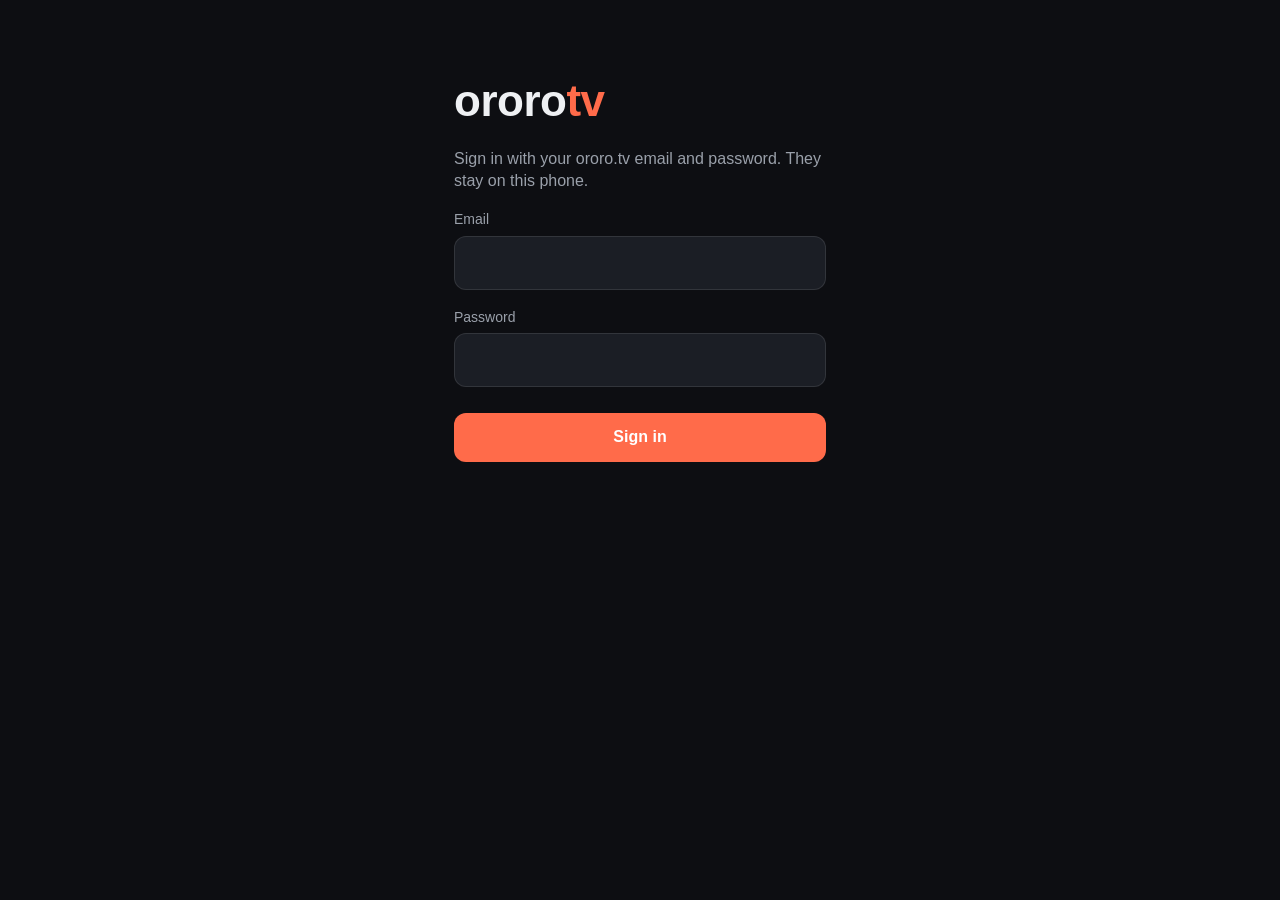
==== phone/index.html @ 08c60c62 "iPhone web app: browse and play Ororo from Safari / the home screen phone/ is a touch version of the" ====
<!DOCTYPE html>
<html lang="en">
<head>
<meta charset="utf-8">
<meta name="viewport" content="width=device-width, initial-scale=1, viewport-fit=cover">
<meta name="apple-mobile-web-app-capable" content="yes">
<meta name="mobile-web-app-capable" content="yes">
<meta name="apple-mobile-web-app-status-bar-style" content="black-translucent">
<meta name="apple-mobile-web-app-title" content="Ororo">
<meta name="theme-color" content="#0d0e12">
<title>Ororo TV</title>
<link rel="apple-touch-icon" href="icon.png">
<link rel="icon" href="icon.png">
<link rel="manifest" href="manifest.webmanifest">
<link rel="stylesheet" href="style.css">
</head>
<body>
<div id="app"></div>
<div id="toast" hidden></div>
<script src="seek.js"></script>
<script src="app.js"></script>
</body>
</html>
---- phone/style.css ----
/* Ororo TV for iPhone: dark, thumb-sized, respects the notch and the home bar. */
:root {
  --bg: #0d0e12;
  --panel: #1b1e25;
  --line: rgba(255,255,255,.1);
  --text: #eef0f3;
  --dim: #9aa0aa;
  --accent: #ff6b4a;
  --top: env(safe-area-inset-top, 0px);
  --bottom: env(safe-area-inset-bottom, 0px);
}
* { box-sizing: border-box; -webkit-tap-highlight-color: transparent; }
html, body { margin: 0; background: var(--bg); color: var(--text); }
body {
  font: 16px/1.4 -apple-system, BlinkMacSystemFont, 'SF Pro Text', Roboto, 'Helvetica Neue', Arial, sans-serif;
  padding: 0 env(safe-area-inset-right, 0px) var(--bottom) env(safe-area-inset-left, 0px);
  -webkit-text-size-adjust: 100%;
}
[hidden] { display: none !important; }
a { color: inherit; text-decoration: none; }
button, select, input { font: inherit; color: inherit; }
button { cursor: pointer; }

.brand { font-size: 26px; font-weight: 800; letter-spacing: -.5px; }
.brand span { color: var(--accent); }

/* Home */
.top {
  position: sticky; top: 0; z-index: 5; padding: calc(var(--top) + 10px) 16px 8px;
  background: rgba(13,14,18,.92); -webkit-backdrop-filter: blur(16px); backdrop-filter: blur(16px);
}
.top-row { display: flex; align-items: center; justify-content: space-between; }
.link { background: none; border: 0; padding: 8px 0; color: var(--dim); font-size: 14px; }
.tabs { display: flex; gap: 8px; margin: 10px -16px 0; padding: 0 16px; overflow-x: auto; scrollbar-width: none; }
.tabs::-webkit-scrollbar { display: none; }
.tab {
  flex: none; padding: 8px 16px; border: 0; border-radius: 999px; background: var(--panel);
  color: var(--dim); font-size: 15px; font-weight: 600;
}
.tab.on { background: var(--text); color: #111; }
.tools { display: flex; gap: 8px; margin-top: 10px; }
.tools input, .tools select {
  flex: 1; min-width: 0; padding: 10px 14px; border: 1px solid var(--line); border-radius: 12px;
  background: var(--panel); font-size: 16px; -webkit-appearance: none; appearance: none;
}
.tools select { flex: none; }
.grid { display: grid; grid-template-columns: repeat(3, 1fr); gap: 18px 10px; padding: 12px 16px 24px; }
@media (min-width: 600px) { .grid { grid-template-columns: repeat(5, 1fr); } }
@media (min-width: 1000px) { .grid { grid-template-columns: repeat(7, 1fr); } }
.card { display: block; min-width: 0; }
.poster { position: relative; aspect-ratio: 2 / 3; border-radius: 10px; overflow: hidden; background: var(--panel); }
.poster img { width: 100%; height: 100%; object-fit: cover; display: block; }
.poster .ph { position: absolute; inset: 0; display: flex; align-items: center; justify-content: center; padding: 8px; text-align: center; color: #5d636e; font-size: 12px; }
.card .title {
  margin-top: 6px; font-size: 13px; line-height: 1.3; color: #c9cdd4;
  display: -webkit-box; -webkit-line-clamp: 2; -webkit-box-orient: vertical; overflow: hidden;
}
.bar { position: absolute; left: 0; right: 0; bottom: 0; height: 4px; background: rgba(0,0,0,.6); }
.bar i { display: block; height: 100%; background: var(--accent); }
.empty { padding: 40px 24px; text-align: center; color: var(--dim); }

/* Details and player */
.navbar {
  position: absolute; top: 0; left: 0; right: 0; z-index: 6; display: flex; padding: calc(var(--top) + 6px) 10px 6px;
}
.back {
  border: 0; padding: 8px 14px; border-radius: 999px; background: rgba(0,0,0,.55); font-size: 16px; font-weight: 600;
  -webkit-backdrop-filter: blur(10px); backdrop-filter: blur(10px);
}
.detail { position: relative; }
.stage { position: relative; aspect-ratio: 16 / 9; background: #000 center / cover no-repeat; }
.stage::after { content: ''; position: absolute; inset: 0; background: linear-gradient(0deg, var(--bg), rgba(13,14,18,0) 60%); pointer-events: none; }
.stage.playing { position: sticky; top: 0; z-index: 7; padding-top: var(--top); aspect-ratio: auto; background: #000; }
.stage.playing::after { display: none; }
.stage video { display: block; width: 100%; aspect-ratio: 16 / 9; background: #000; }
.skip-flash {
  position: absolute; top: 50%; padding: 8px 16px; border-radius: 999px; background: rgba(0,0,0,.6);
  font-size: 20px; font-weight: 700; transform: translateY(-50%); opacity: 0; transition: opacity .2s; pointer-events: none;
}
.skip-flash.left { left: 14px; }
.skip-flash.right { right: 14px; }
.skip-flash.on { opacity: 1; }

.body { padding: 4px 16px 32px; }
.body h1 { margin: 0 0 6px; font-size: 26px; line-height: 1.15; }
.meta { color: var(--dim); font-size: 14px; margin-bottom: 14px; }
.now { margin: 0 0 12px; font-size: 15px; font-weight: 600; }
.desc { color: #c9cdd4; font-size: 15px; line-height: 1.5; margin: 14px 0 0; }
.actions { display: flex; gap: 10px; flex-wrap: wrap; }
.btn {
  flex: 1 1 auto; padding: 13px 18px; border: 0; border-radius: 12px; background: var(--panel);
  font-size: 16px; font-weight: 700; text-align: center;
}
.btn.primary { background: var(--text); color: #111; }
.controls { display: grid; grid-template-columns: 1fr 1fr; gap: 8px; margin: 12px 0 4px; }
.controls > * { flex: 1; min-width: 0; }
.controls button, .controls select {
  padding: 11px 8px; border: 1px solid var(--line); border-radius: 12px; background: var(--panel);
  font-size: 14px; font-weight: 600; text-align: center; text-align-last: center; -webkit-appearance: none; appearance: none;
}
.note { color: var(--dim); font-size: 13px; margin: 6px 0 0; }

.seasons { display: flex; gap: 8px; margin: 20px -16px 10px; padding: 0 16px; overflow-x: auto; scrollbar-width: none; }
.seasons::-webkit-scrollbar { display: none; }
.ep { display: flex; align-items: center; gap: 12px; width: 100%; padding: 12px; margin-bottom: 8px; border: 0; border-radius: 12px; background: var(--panel); text-align: left; }
.ep.current { outline: 2px solid var(--accent); }
.ep .n { width: 28px; flex: none; color: var(--dim); font-weight: 700; text-align: center; }
.ep .txt { flex: 1; min-width: 0; }
.ep .et { font-weight: 600; white-space: nowrap; overflow: hidden; text-overflow: ellipsis; }
.ep .plot { color: var(--dim); font-size: 13px; margin-top: 2px; display: -webkit-box; -webkit-line-clamp: 2; -webkit-box-orient: vertical; overflow: hidden; }
.ep .state { flex: none; width: 54px; text-align: right; color: var(--accent); font-size: 13px; font-weight: 600; }
.mini { height: 4px; border-radius: 2px; overflow: hidden; background: rgba(128,128,128,.4); }
.mini i { display: block; height: 100%; background: var(--accent); }

/* Login, loading */
.login { max-width: 420px; margin: 0 auto; padding: calc(var(--top) + 70px) 24px 40px; }
.login .brand { font-size: 44px; }
.login p { color: var(--dim); }
.login label { display: block; margin: 18px 0 6px; font-size: 14px; color: var(--dim); }
.login input { width: 100%; padding: 14px; border: 1px solid var(--line); border-radius: 12px; background: var(--panel); font-size: 17px; }
.login .btn { width: 100%; margin-top: 26px; background: var(--accent); color: #fff; }
.login .err { min-height: 22px; color: #ff8f78; }
.loading { display: flex; flex-direction: column; align-items: center; justify-content: center; min-height: 100vh; gap: 18px; color: var(--dim); }
.spinner { width: 44px; height: 44px; border-radius: 50%; border: 4px solid rgba(255,255,255,.15); border-top-color: var(--accent); animation: spin .9s linear infinite; }
@keyframes spin { to { transform: rotate(360deg); } }
#toast {
  position: fixed; left: 16px; right: 16px; bottom: calc(var(--bottom) + 16px); z-index: 20; padding: 14px 18px;
  border-radius: 14px; background: rgba(30,33,41,.97); box-shadow: 0 10px 40px rgba(0,0,0,.5); font-size: 15px;
}
video::cue { background: rgba(0,0,0,.6); }
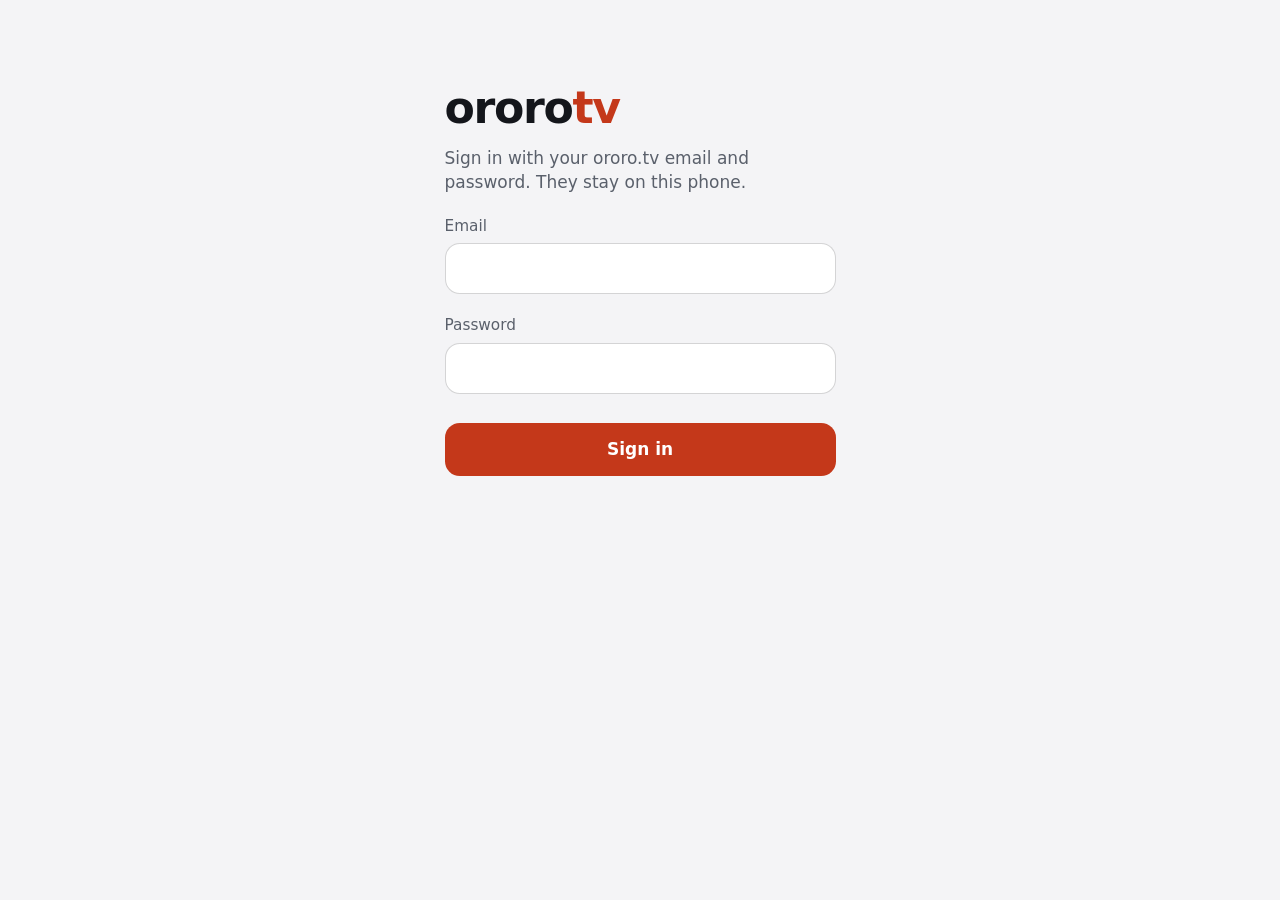
==== commit a73cd898: "Redesign the iPhone app and add pull request previews The phone app is rebuilt against Apple's Human" ====
--- a/phone/index.html
+++ b/phone/index.html
@@ -3,20 +3,23 @@
 <head>
 <meta charset="utf-8">
 <meta name="viewport" content="width=device-width, initial-scale=1, viewport-fit=cover">
+<meta name="color-scheme" content="dark light">
 <meta name="apple-mobile-web-app-capable" content="yes">
 <meta name="mobile-web-app-capable" content="yes">
-<meta name="apple-mobile-web-app-status-bar-style" content="black-translucent">
+<meta name="apple-mobile-web-app-status-bar-style" content="default">
 <meta name="apple-mobile-web-app-title" content="Ororo">
-<meta name="theme-color" content="#0d0e12">
+<meta name="theme-color" content="#f4f4f6" media="(prefers-color-scheme: light)">
+<meta name="theme-color" content="#0d0e12" media="(prefers-color-scheme: dark)">
 <title>Ororo TV</title>
-<link rel="apple-touch-icon" href="icon.png">
+<link rel="apple-touch-icon" href="apple-touch-icon.png">
 <link rel="icon" href="icon.png">
 <link rel="manifest" href="manifest.webmanifest">
 <link rel="stylesheet" href="style.css">
 </head>
-<body>
+<body class="bare">
 <div id="app"></div>
-<div id="toast" hidden></div>
+<nav id="tabbar" class="tabbar glass" aria-label="Sections" hidden></nav>
+<div id="toast" class="glass" role="status" aria-live="polite" hidden></div>
 <script src="seek.js"></script>
 <script src="app.js"></script>
 </body>
--- a/phone/style.css
+++ b/phone/style.css
@@ -1,130 +1,285 @@
-/* Ororo TV for iPhone: dark, thumb-sized, respects the notch and the home bar. */
+/*
+ * Ororo TV for iPhone. Posters carry the colour; the interface stays quiet.
+ * Follows the system's light and dark appearance, Dynamic Type (rem = the reader's text size on iOS),
+ * Reduce Motion / Reduce Transparency / Increase Contrast, and the safe areas.
+ *
+ * Tokens (contrast measured from the hex values):
+ *   dark   text #f2f3f5 on #0d0e12 17.4:1 · dim #a6acb7 8.5:1 · accent #ff7a5c 7.5:1 · on-accent #1c0a05 on accent 7.5:1
+ *   light  text #14161b on #f4f4f6 16.5:1 · dim #5a606b 5.8:1 · accent #c4381a 4.9:1 · on-accent #fff on accent 5.4:1
+ */
 :root {
-  --bg: #0d0e12;
-  --panel: #1b1e25;
-  --line: rgba(255,255,255,.1);
-  --text: #eef0f3;
-  --dim: #9aa0aa;
-  --accent: #ff6b4a;
+  color-scheme: dark light;
+  --bg: #f4f4f6;
+  --surface: #ffffff;
+  --fill: rgba(60,60,67,.12);
+  --text: #14161b;
+  --dim: #5a606b;
+  --line: rgba(60,60,67,.22);
+  --accent: #c4381a;
+  --on-accent: #ffffff;
+  --glass: rgba(250,250,252,.72);
+  --glass-edge: rgba(255,255,255,.6);
+  --shadow: 0 8px 28px rgba(0,0,0,.14);
   --top: env(safe-area-inset-top, 0px);
   --bottom: env(safe-area-inset-bottom, 0px);
-}
+  --left: env(safe-area-inset-left, 0px);
+  --right: env(safe-area-inset-right, 0px);
+  --tabbar-h: 62px; /* the tab bar keeps its size at large text, as Apple's does */
+  --gutter: 1rem;
+  --r: .875rem;
+}
+@media (prefers-color-scheme: dark) {
+  :root {
+    --bg: #0d0e12;
+    --surface: #1b1e25;
+    --fill: rgba(255,255,255,.1);
+    --text: #f2f3f5;
+    --dim: #a6acb7;
+    --line: rgba(255,255,255,.16);
+    --accent: #ff7a5c;
+    --on-accent: #1c0a05;
+    --glass: rgba(34,37,46,.66);
+    --glass-edge: rgba(255,255,255,.14);
+    --shadow: 0 8px 28px rgba(0,0,0,.5);
+  }
+}
+@media (prefers-contrast: more) {
+  :root { --line: currentColor; --dim: var(--text); }
+}
+
 * { box-sizing: border-box; -webkit-tap-highlight-color: transparent; }
-html, body { margin: 0; background: var(--bg); color: var(--text); }
+html {
+  /* On iPhone this is the reader's Dynamic Type size, so every rem below scales with it. */
+  font: 17px/1.4 system-ui, sans-serif;
+  font: -apple-system-body;
+  -webkit-text-size-adjust: 100%; text-size-adjust: 100%;
+  background: var(--bg); color: var(--text);
+}
 body {
-  font: 16px/1.4 -apple-system, BlinkMacSystemFont, 'SF Pro Text', Roboto, 'Helvetica Neue', Arial, sans-serif;
-  padding: 0 env(safe-area-inset-right, 0px) var(--bottom) env(safe-area-inset-left, 0px);
-  -webkit-text-size-adjust: 100%;
-}
+  margin: 0; min-height: 100vh;
+  padding: 0 var(--right) calc(var(--tabbar-h) + var(--bottom) + 1.5rem) var(--left);
+  background: var(--bg); color: var(--text);
+}
+body.bare { padding-bottom: var(--bottom); }
 [hidden] { display: none !important; }
 a { color: inherit; text-decoration: none; }
 button, select, input { font: inherit; color: inherit; }
 button { cursor: pointer; }
-
-.brand { font-size: 26px; font-weight: 800; letter-spacing: -.5px; }
-.brand span { color: var(--accent); }
-
-/* Home */
-.top {
-  position: sticky; top: 0; z-index: 5; padding: calc(var(--top) + 10px) 16px 8px;
-  background: rgba(13,14,18,.92); -webkit-backdrop-filter: blur(16px); backdrop-filter: blur(16px);
-}
-.top-row { display: flex; align-items: center; justify-content: space-between; }
-.link { background: none; border: 0; padding: 8px 0; color: var(--dim); font-size: 14px; }
-.tabs { display: flex; gap: 8px; margin: 10px -16px 0; padding: 0 16px; overflow-x: auto; scrollbar-width: none; }
-.tabs::-webkit-scrollbar { display: none; }
-.tab {
-  flex: none; padding: 8px 16px; border: 0; border-radius: 999px; background: var(--panel);
-  color: var(--dim); font-size: 15px; font-weight: 600;
-}
-.tab.on { background: var(--text); color: #111; }
-.tools { display: flex; gap: 8px; margin-top: 10px; }
-.tools input, .tools select {
-  flex: 1; min-width: 0; padding: 10px 14px; border: 1px solid var(--line); border-radius: 12px;
-  background: var(--panel); font-size: 16px; -webkit-appearance: none; appearance: none;
-}
-.tools select { flex: none; }
-.grid { display: grid; grid-template-columns: repeat(3, 1fr); gap: 18px 10px; padding: 12px 16px 24px; }
-@media (min-width: 600px) { .grid { grid-template-columns: repeat(5, 1fr); } }
-@media (min-width: 1000px) { .grid { grid-template-columns: repeat(7, 1fr); } }
+h1, h2, p { margin: 0; }
+:focus-visible { outline: 3px solid var(--accent); outline-offset: 2px; border-radius: .5rem; }
+
+/* Large title: a scaled system-font heading. */
+.t-large { font-size: 1.75rem; line-height: 1.15; font-weight: 800; letter-spacing: -.02em; }
+
+/* Controls share one 44 pt minimum. */
+.btn, .pill, .round, .row-btn, .tab {
+  min-height: 2.75rem; min-width: 2.75rem;
+}
+svg { display: block; flex: none; }
+.ico { width: 1.5rem; height: 1.5rem; }
+.ico.sm { width: 1rem; height: 1rem; }
+.ready { color: var(--accent); }
+
+/* ---- Glass: only the floating layer (navigation bar, tab bar, sheet) is translucent; content never is. ---- */
+.glass {
+  background: var(--glass); border: 1px solid var(--glass-edge);
+  -webkit-backdrop-filter: blur(22px) saturate(1.6); backdrop-filter: blur(22px) saturate(1.6);
+}
+@media (prefers-reduced-transparency: reduce) {
+  .glass { background: var(--surface); -webkit-backdrop-filter: none; backdrop-filter: none; }
+}
+
+/* ---- Navigation bar (home) ---- */
+.navbar {
+  position: sticky; top: 0; z-index: 5;
+  display: flex; align-items: center; justify-content: space-between; gap: .5rem;
+  padding: calc(var(--top) + .25rem) var(--gutter) .25rem;
+  min-height: calc(var(--top) + 3rem);
+  background: transparent; border-bottom: 1px solid transparent;
+  transition: background .2s, border-color .2s;
+}
+.navbar.scrolled {
+  background: var(--glass); border-bottom-color: var(--line);
+  -webkit-backdrop-filter: blur(22px) saturate(1.6); backdrop-filter: blur(22px) saturate(1.6);
+}
+@media (prefers-reduced-transparency: reduce) { .navbar.scrolled { background: var(--bg); -webkit-backdrop-filter: none; backdrop-filter: none; } }
+.navbar .small-title { font-weight: 600; opacity: 0; transition: opacity .15s; }
+.navbar.scrolled .small-title { opacity: 1; }
+.round {
+  display: inline-flex; align-items: center; justify-content: center;
+  border: 0; border-radius: 50%; background: var(--fill); color: var(--text); padding: 0;
+}
+.round.glass { color: var(--text); }
+.lead { width: 2.75rem; }
+.largetitle { padding: .25rem var(--gutter) .5rem; display: flex; align-items: baseline; justify-content: space-between; gap: .75rem; }
+
+/* Sort: a native menu (select) behind a text button, so iOS shows its own picker. */
+.menu { position: relative; display: inline-flex; align-items: center; }
+.menu select {
+  position: absolute; inset: 0; width: 100%; height: 100%; opacity: 0; font-size: 1rem;
+  -webkit-appearance: none; appearance: none; cursor: pointer;
+}
+.pill {
+  display: inline-flex; align-items: center; gap: .25rem; padding: 0 .875rem; border-radius: 999px;
+  background: var(--fill); color: var(--text); font-weight: 600; font-size: .9rem; white-space: nowrap;
+}
+.menu:focus-within .pill { outline: 3px solid var(--accent); outline-offset: 2px; }
+.menu .ico { width: 1rem; height: 1rem; color: var(--dim); }
+.plain-menu .pill { background: none; padding: 0; color: var(--accent); }
+
+/* ---- Tab bar: navigation only, always visible, floating over content ---- */
+.tabbar {
+  position: fixed; z-index: 10;
+  left: calc(var(--left) + .75rem); right: calc(var(--right) + .75rem); bottom: calc(var(--bottom) + .5rem);
+  max-width: 34rem; margin: 0 auto;
+  display: flex; padding: 4px; border-radius: 32px; box-shadow: var(--shadow);
+}
+.tabbar a {
+  flex: 1; min-width: 0; display: flex; flex-direction: column; align-items: center; justify-content: center; gap: .1rem;
+  padding: 6px 4px; border-radius: 28px; color: var(--dim); font-size: 11px; line-height: 1.2; font-weight: 600;
+}
+.tabbar a svg { width: 24px; height: 24px; }
+.tabbar a[aria-current="page"] { color: var(--accent); background: var(--fill); }
+.tabbar a span { overflow: hidden; text-overflow: ellipsis; white-space: nowrap; max-width: 100%; }
+
+/* ---- Poster grid ---- */
+.grid {
+  display: grid; grid-template-columns: repeat(auto-fill, minmax(min(6rem, 38vw), 1fr));
+  gap: 1.1rem .7rem; padding: .5rem var(--gutter) 1rem;
+}
 .card { display: block; min-width: 0; }
-.poster { position: relative; aspect-ratio: 2 / 3; border-radius: 10px; overflow: hidden; background: var(--panel); }
+.poster { position: relative; aspect-ratio: 2 / 3; border-radius: .75rem; overflow: hidden; background: var(--fill); }
+.poster::after { content: ''; position: absolute; inset: 0; border-radius: inherit; box-shadow: inset 0 0 0 1px var(--line); pointer-events: none; opacity: .5; }
 .poster img { width: 100%; height: 100%; object-fit: cover; display: block; }
-.poster .ph { position: absolute; inset: 0; display: flex; align-items: center; justify-content: center; padding: 8px; text-align: center; color: #5d636e; font-size: 12px; }
+.poster .ph { position: absolute; inset: 0; display: flex; align-items: center; justify-content: center; padding: .5rem; text-align: center; color: var(--dim); font-size: .75rem; }
 .card .title {
-  margin-top: 6px; font-size: 13px; line-height: 1.3; color: #c9cdd4;
+  margin-top: .4rem; font-size: .8rem; line-height: 1.3; color: var(--text);
   display: -webkit-box; -webkit-line-clamp: 2; -webkit-box-orient: vertical; overflow: hidden;
 }
-.bar { position: absolute; left: 0; right: 0; bottom: 0; height: 4px; background: rgba(0,0,0,.6); }
+.card .sub { font-size: .72rem; color: var(--dim); }
+.bar { position: absolute; left: .5rem; right: .5rem; bottom: .5rem; height: 4px; border-radius: 2px; background: rgba(0,0,0,.55); overflow: hidden; }
 .bar i { display: block; height: 100%; background: var(--accent); }
-.empty { padding: 40px 24px; text-align: center; color: var(--dim); }
-
-/* Details and player */
-.navbar {
-  position: absolute; top: 0; left: 0; right: 0; z-index: 6; display: flex; padding: calc(var(--top) + 6px) 10px 6px;
-}
-.back {
-  border: 0; padding: 8px 14px; border-radius: 999px; background: rgba(0,0,0,.55); font-size: 16px; font-weight: 600;
-  -webkit-backdrop-filter: blur(10px); backdrop-filter: blur(10px);
-}
+.card:active .poster { transform: scale(.97); }
+@media (prefers-reduced-motion: no-preference) { .poster { transition: transform .12s; } }
+
+.empty { padding: 3rem 1.5rem; text-align: center; color: var(--dim); display: flex; flex-direction: column; align-items: center; gap: 1rem; }
+.empty strong { color: var(--text); font-size: 1.1rem; }
+
+/* ---- Search ---- */
+.searchbar { padding: .25rem var(--gutter) .5rem; }
+.field {
+  display: flex; align-items: center; gap: .5rem; padding: 0 .75rem; min-height: 2.75rem;
+  border-radius: .875rem; background: var(--fill);
+}
+.field .ico { width: 1.25rem; height: 1.25rem; color: var(--dim); }
+.field input { flex: 1; min-width: 0; border: 0; background: none; outline: none; font-size: 1rem; padding: .5rem 0; -webkit-appearance: none; appearance: none; }
+.field input::-webkit-search-cancel-button { -webkit-appearance: none; }
+.field:focus-within { outline: 3px solid var(--accent); outline-offset: 2px; }
+.field .clear { border: 0; background: none; padding: 0; width: 2rem; height: 2rem; display: flex; align-items: center; justify-content: center; color: var(--dim); }
+
+/* ---- Detail ---- */
 .detail { position: relative; }
+.detail .back { position: absolute; z-index: 6; top: calc(var(--top) + .5rem); left: .75rem; box-shadow: var(--shadow); background: rgba(0,0,0,.45); color: #fff; border-color: rgba(255,255,255,.25); }
 .stage { position: relative; aspect-ratio: 16 / 9; background: #000 center / cover no-repeat; }
-.stage::after { content: ''; position: absolute; inset: 0; background: linear-gradient(0deg, var(--bg), rgba(13,14,18,0) 60%); pointer-events: none; }
+.stage::after { content: ''; position: absolute; inset: 0; background: linear-gradient(0deg, var(--bg), transparent 55%); pointer-events: none; }
 .stage.playing { position: sticky; top: 0; z-index: 7; padding-top: var(--top); aspect-ratio: auto; background: #000; }
 .stage.playing::after { display: none; }
 .stage video { display: block; width: 100%; aspect-ratio: 16 / 9; background: #000; }
+.detail.playing .back { display: none; }
 .skip-flash {
-  position: absolute; top: 50%; padding: 8px 16px; border-radius: 999px; background: rgba(0,0,0,.6);
-  font-size: 20px; font-weight: 700; transform: translateY(-50%); opacity: 0; transition: opacity .2s; pointer-events: none;
-}
-.skip-flash.left { left: 14px; }
-.skip-flash.right { right: 14px; }
+  position: absolute; top: 50%; padding: .5rem 1rem; border-radius: 999px; background: rgba(0,0,0,.6); color: #fff;
+  font-size: 1.2rem; font-weight: 700; transform: translateY(-50%); opacity: 0; pointer-events: none;
+}
+@media (prefers-reduced-motion: no-preference) { .skip-flash { transition: opacity .2s; } }
+.skip-flash.left { left: .9rem; }
+.skip-flash.right { right: .9rem; }
 .skip-flash.on { opacity: 1; }
 
-.body { padding: 4px 16px 32px; }
-.body h1 { margin: 0 0 6px; font-size: 26px; line-height: 1.15; }
-.meta { color: var(--dim); font-size: 14px; margin-bottom: 14px; }
-.now { margin: 0 0 12px; font-size: 15px; font-weight: 600; }
-.desc { color: #c9cdd4; font-size: 15px; line-height: 1.5; margin: 14px 0 0; }
-.actions { display: flex; gap: 10px; flex-wrap: wrap; }
+.body { padding: .25rem var(--gutter) 1.5rem; }
+.body h1 { font-size: 1.75rem; line-height: 1.15; font-weight: 800; letter-spacing: -.02em; margin: 0 0 .35rem; }
+.meta { color: var(--dim); font-size: .9rem; margin-bottom: 1rem; }
+.now { margin: 0 0 .75rem; font-weight: 600; }
+.desc { color: var(--text); opacity: .86; line-height: 1.5; margin: 1rem 0 0; }
+.actions { display: grid; gap: .5rem; }
+.actions .pair { display: grid; grid-template-columns: 1fr 1fr; gap: .5rem; }
 .btn {
-  flex: 1 1 auto; padding: 13px 18px; border: 0; border-radius: 12px; background: var(--panel);
-  font-size: 16px; font-weight: 700; text-align: center;
-}
-.btn.primary { background: var(--text); color: #111; }
-.controls { display: grid; grid-template-columns: 1fr 1fr; gap: 8px; margin: 12px 0 4px; }
-.controls > * { flex: 1; min-width: 0; }
-.controls button, .controls select {
-  padding: 11px 8px; border: 1px solid var(--line); border-radius: 12px; background: var(--panel);
-  font-size: 14px; font-weight: 600; text-align: center; text-align-last: center; -webkit-appearance: none; appearance: none;
-}
-.note { color: var(--dim); font-size: 13px; margin: 6px 0 0; }
-
-.seasons { display: flex; gap: 8px; margin: 20px -16px 10px; padding: 0 16px; overflow-x: auto; scrollbar-width: none; }
-.seasons::-webkit-scrollbar { display: none; }
-.ep { display: flex; align-items: center; gap: 12px; width: 100%; padding: 12px; margin-bottom: 8px; border: 0; border-radius: 12px; background: var(--panel); text-align: left; }
-.ep.current { outline: 2px solid var(--accent); }
-.ep .n { width: 28px; flex: none; color: var(--dim); font-weight: 700; text-align: center; }
+  display: flex; align-items: center; justify-content: center; gap: .5rem; padding: .7rem 1rem;
+  border: 0; border-radius: var(--r); background: var(--fill); color: var(--text); font-weight: 600; text-align: center;
+}
+.btn.primary { background: var(--accent); color: var(--on-accent); font-weight: 700; min-height: 3.1rem; }
+.btn:disabled { opacity: .55; }
+.btn.danger { color: #d1332a; }
+@media (prefers-color-scheme: dark) { .btn.danger { color: #ff8b82; } }
+a.btn { color: var(--text); }
+.btn svg { width: 1.25rem; height: 1.25rem; }
+
+.controls { display: flex; flex-wrap: wrap; gap: .5rem; margin: .75rem 0 .25rem; }
+.controls .menu { flex: 1 1 8rem; }
+.controls .pill { width: 100%; justify-content: space-between; }
+.controls .pill span { overflow: hidden; text-overflow: ellipsis; }
+.controls .dl { flex: 1 1 8rem; }
+.note { color: var(--dim); font-size: .8rem; margin: .4rem 0 0; min-height: 1.1em; }
+
+/* ---- Seasons and episodes: one inset list ---- */
+.seasonbar { display: flex; align-items: center; justify-content: space-between; margin: 1.5rem 0 .5rem; }
+.seasonbar h2 { font-size: 1.25rem; font-weight: 700; }
+.eplist { background: var(--surface); border-radius: var(--r); overflow: hidden; }
+.eprow { display: flex; align-items: stretch; border-top: 1px solid var(--line); }
+.eprow:first-child { border-top: 0; }
+.ep { flex: 1; min-width: 0; display: flex; align-items: center; gap: .75rem; padding: .75rem .25rem .75rem .75rem; border: 0; background: none; text-align: left; }
+.ep .n { width: 1.6rem; flex: none; color: var(--dim); font-weight: 700; text-align: center; font-variant-numeric: tabular-nums; }
 .ep .txt { flex: 1; min-width: 0; }
-.ep .et { font-weight: 600; white-space: nowrap; overflow: hidden; text-overflow: ellipsis; }
-.ep .plot { color: var(--dim); font-size: 13px; margin-top: 2px; display: -webkit-box; -webkit-line-clamp: 2; -webkit-box-orient: vertical; overflow: hidden; }
-.ep .state { flex: none; width: 54px; text-align: right; color: var(--accent); font-size: 13px; font-weight: 600; }
-.mini { height: 4px; border-radius: 2px; overflow: hidden; background: rgba(128,128,128,.4); }
+.ep .et { font-weight: 600; display: -webkit-box; -webkit-line-clamp: 2; -webkit-box-orient: vertical; overflow: hidden; }
+.ep .plot { color: var(--dim); font-size: .8rem; margin-top: .1rem; display: -webkit-box; -webkit-line-clamp: 2; -webkit-box-orient: vertical; overflow: hidden; }
+.ep .state { flex: none; min-width: 3rem; color: var(--accent); font-size: .8rem; font-weight: 600; text-align: right; }
+.eprow.current { background: var(--fill); box-shadow: inset 3px 0 0 var(--accent); }
+.row-btn {
+  flex: none; border: 0; background: none; color: var(--dim); padding: 0; display: flex; align-items: center; justify-content: center;
+  font-size: .8rem; font-weight: 700;
+}
+.row-btn.on { color: var(--accent); }
+.row-btn.on circle { fill: currentColor; }
+.row-btn.on path { stroke: var(--surface); }
+.row-btn:disabled { opacity: .55; }
+.mini { height: 4px; border-radius: 2px; overflow: hidden; background: var(--fill); }
 .mini i { display: block; height: 100%; background: var(--accent); }
 
-/* Login, loading */
-.login { max-width: 420px; margin: 0 auto; padding: calc(var(--top) + 70px) 24px 40px; }
-.login .brand { font-size: 44px; }
-.login p { color: var(--dim); }
-.login label { display: block; margin: 18px 0 6px; font-size: 14px; color: var(--dim); }
-.login input { width: 100%; padding: 14px; border: 1px solid var(--line); border-radius: 12px; background: var(--panel); font-size: 17px; }
-.login .btn { width: 100%; margin-top: 26px; background: var(--accent); color: #fff; }
-.login .err { min-height: 22px; color: #ff8f78; }
-.loading { display: flex; flex-direction: column; align-items: center; justify-content: center; min-height: 100vh; gap: 18px; color: var(--dim); }
-.spinner { width: 44px; height: 44px; border-radius: 50%; border: 4px solid rgba(255,255,255,.15); border-top-color: var(--accent); animation: spin .9s linear infinite; }
+/* ---- Login and loading ---- */
+.login { max-width: 26rem; margin: 0 auto; padding: calc(var(--top) + 4.5rem) 1.5rem 2.5rem; }
+.brand { font-size: 1.6rem; font-weight: 800; letter-spacing: -.03em; }
+.brand span { color: var(--accent); }
+.login .brand { font-size: 2.6rem; }
+.login > p, .login form > p:first-of-type { color: var(--dim); margin-top: .5rem; }
+.login label { display: block; margin: 1.25rem 0 .35rem; font-size: .9rem; color: var(--dim); }
+.login input {
+  width: 100%; min-height: 3rem; padding: .7rem .9rem; border: 1px solid var(--line); border-radius: var(--r);
+  background: var(--surface); font-size: 1rem; -webkit-appearance: none; appearance: none;
+}
+.login .btn { width: 100%; margin-top: 1.75rem; }
+.login .err { min-height: 1.4em; margin-top: .75rem; color: #c3271c; font-size: .9rem; }
+@media (prefers-color-scheme: dark) { .login .err { color: #ff8f78; } }
+.loading { display: flex; flex-direction: column; align-items: center; justify-content: center; min-height: 100vh; gap: 1rem; padding: 1.5rem; text-align: center; color: var(--dim); }
+.spinner { width: 2.5rem; height: 2.5rem; border-radius: 50%; border: 4px solid var(--fill); border-top-color: var(--accent); animation: spin .9s linear infinite; }
 @keyframes spin { to { transform: rotate(360deg); } }
+@media (prefers-reduced-motion: reduce) { .spinner { animation-duration: 3s; } }
+
+/* ---- Toast and sheet ---- */
 #toast {
-  position: fixed; left: 16px; right: 16px; bottom: calc(var(--bottom) + 16px); z-index: 20; padding: 14px 18px;
-  border-radius: 14px; background: rgba(30,33,41,.97); box-shadow: 0 10px 40px rgba(0,0,0,.5); font-size: 15px;
-}
+  position: fixed; z-index: 20; left: calc(var(--left) + 1rem); right: calc(var(--right) + 1rem);
+  bottom: calc(var(--tabbar-h) + var(--bottom) + 1.25rem); max-width: 32rem; margin: 0 auto;
+  padding: .85rem 1.1rem; border-radius: 1rem; font-size: .9rem; box-shadow: var(--shadow);
+}
+.scrim { position: fixed; inset: 0; z-index: 30; background: rgba(0,0,0,.4); display: flex; align-items: flex-end; justify-content: center; }
+@media (prefers-reduced-motion: no-preference) { .scrim { animation: fade .2s; } .sheet { animation: rise .25s ease-out; } }
+@keyframes fade { from { opacity: 0; } }
+@keyframes rise { from { transform: translateY(40%); opacity: 0; } }
+.sheet {
+  width: 100%; max-width: 32rem; margin: 0 .5rem calc(var(--bottom) + .5rem); padding: .5rem 1rem 1rem;
+  border-radius: 1.75rem; background: var(--surface); box-shadow: var(--shadow);
+}
+.sheet .grab { width: 2.25rem; height: 5px; border-radius: 3px; background: var(--line); margin: .25rem auto .75rem; }
+.sheet h2 { font-size: 1.1rem; text-align: center; }
+.sheet p { color: var(--dim); text-align: center; margin: .35rem 0 1rem; font-size: .9rem; }
+.sheet .btn { width: 100%; }
+.sheet .btn + .btn { margin-top: .5rem; }
 video::cue { background: rgba(0,0,0,.6); }
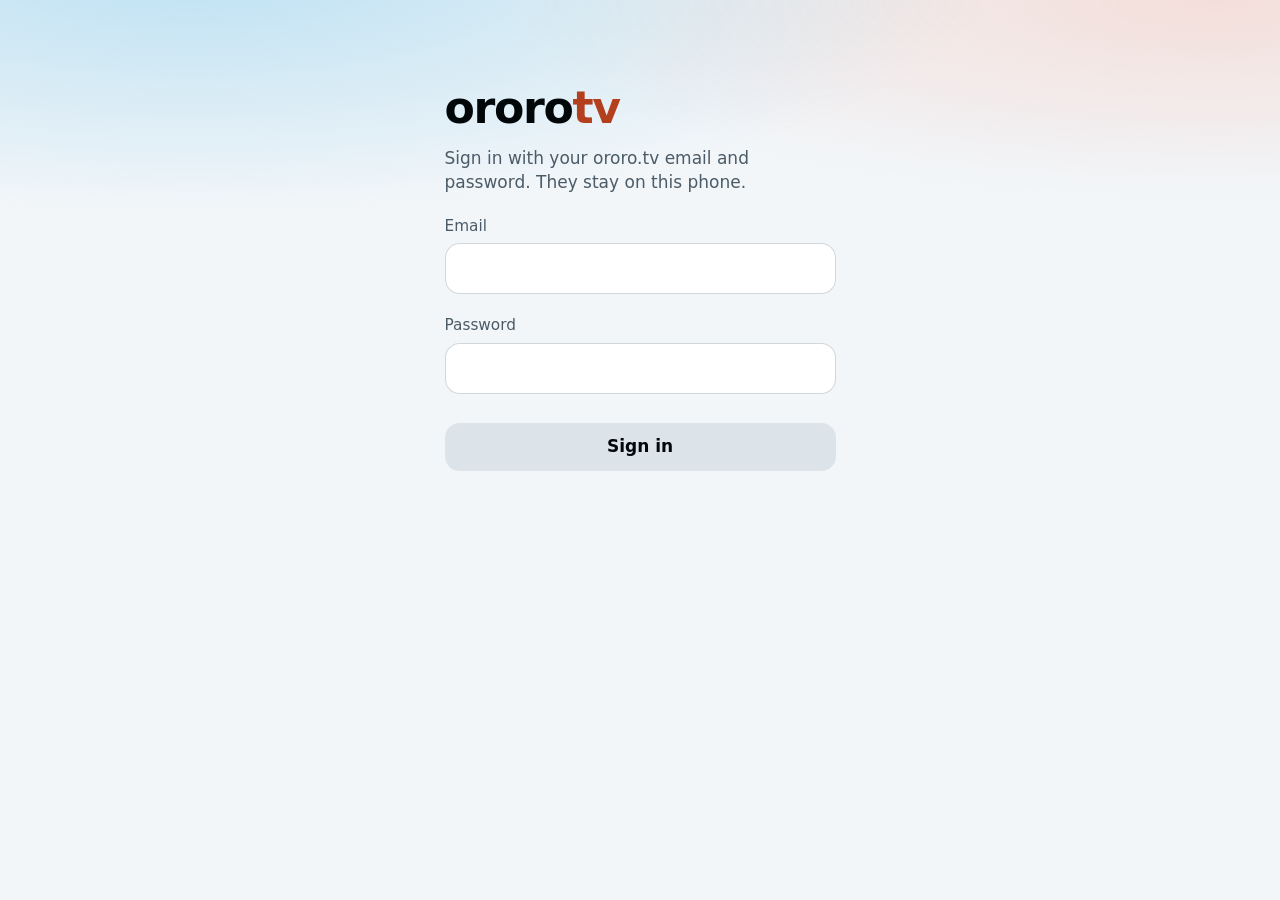
==== commit ee93eb11: "iPhone: Midnight Black, Electric Blue and Cantaloupe Orange theme Dark background #02070a with a sof" ====
--- a/phone/index.html
+++ b/phone/index.html
@@ -8,9 +8,10 @@
 <meta name="mobile-web-app-capable" content="yes">
 <meta name="apple-mobile-web-app-status-bar-style" content="default">
 <meta name="apple-mobile-web-app-title" content="Ororo">
-<meta name="theme-color" content="#f4f4f6" media="(prefers-color-scheme: light)">
-<meta name="theme-color" content="#0d0e12" media="(prefers-color-scheme: dark)">
+<meta name="theme-color" content="#f2f6f9" media="(prefers-color-scheme: light)">
+<meta name="theme-color" content="#02070a" media="(prefers-color-scheme: dark)">
 <title>Ororo TV</title>
+<link rel="preconnect" href="https://front.ororo.tv" crossorigin>
 <link rel="apple-touch-icon" href="apple-touch-icon.png">
 <link rel="icon" href="icon.png">
 <link rel="manifest" href="manifest.webmanifest">
--- a/phone/style.css
+++ b/phone/style.css
@@ -1,25 +1,33 @@
 /*
- * Ororo TV for iPhone. Posters carry the colour; the interface stays quiet.
+ * Ororo TV for iPhone. Posters carry the colour; the interface uses three: Midnight Black, Electric Blue and
+ * Cantaloupe Orange. Orange is for the main action (Play), blue for progress and selection, and a soft
+ * blue-to-orange glow sits behind the top of the screen.
  * Follows the system's light and dark appearance, Dynamic Type (rem = the reader's text size on iOS),
  * Reduce Motion / Reduce Transparency / Increase Contrast, and the safe areas.
  *
  * Tokens (contrast measured from the hex values):
- *   dark   text #f2f3f5 on #0d0e12 17.4:1 · dim #a6acb7 8.5:1 · accent #ff7a5c 7.5:1 · on-accent #1c0a05 on accent 7.5:1
- *   light  text #14161b on #f4f4f6 16.5:1 · dim #5a606b 5.8:1 · accent #c4381a 4.9:1 · on-accent #fff on accent 5.4:1
+ *   dark   text #eef3f7 on #02070a 18.1:1 · dim #9aadbb 8.7:1 · accent #fc734d 7.4:1 · blue #0297de 6.3:1
+ *   light  text #02070a on #f2f6f9 18.6:1 · dim #4b5b67 6.5:1 · accent #b43f1c 5.3:1 · blue #0270a8 5.0:1
+ *   both   the Play button is #fc734d with #02070a text, 7.4:1
  */
 :root {
   color-scheme: dark light;
-  --bg: #f4f4f6;
+  --bg: #f2f6f9;
   --surface: #ffffff;
-  --fill: rgba(60,60,67,.12);
-  --text: #14161b;
-  --dim: #5a606b;
-  --line: rgba(60,60,67,.22);
-  --accent: #c4381a;
-  --on-accent: #ffffff;
-  --glass: rgba(250,250,252,.72);
+  --fill: rgba(2,60,95,.09);
+  --text: #02070a;
+  --dim: #4b5b67;
+  --line: rgba(2,40,64,.18);
+  --accent: #b43f1c;
+  --accent-fill: #fc734d;
+  --on-accent: #02070a;
+  --blue: #0270a8;
+  --glow: radial-gradient(90% 55% at 15% -5%, rgba(2,151,222,.22), transparent 70%),
+          radial-gradient(80% 45% at 95% 0%, rgba(252,115,77,.18), transparent 70%);
+  --cta-shadow: 0 6px 18px rgba(252,115,77,.3);
+  --glass: rgba(246,250,253,.72);
   --glass-edge: rgba(255,255,255,.6);
-  --shadow: 0 8px 28px rgba(0,0,0,.14);
+  --shadow: 0 8px 28px rgba(2,30,50,.14);
   --top: env(safe-area-inset-top, 0px);
   --bottom: env(safe-area-inset-bottom, 0px);
   --left: env(safe-area-inset-left, 0px);
@@ -30,17 +38,20 @@
 }
 @media (prefers-color-scheme: dark) {
   :root {
-    --bg: #0d0e12;
-    --surface: #1b1e25;
-    --fill: rgba(255,255,255,.1);
-    --text: #f2f3f5;
-    --dim: #a6acb7;
-    --line: rgba(255,255,255,.16);
-    --accent: #ff7a5c;
-    --on-accent: #1c0a05;
-    --glass: rgba(34,37,46,.66);
-    --glass-edge: rgba(255,255,255,.14);
-    --shadow: 0 8px 28px rgba(0,0,0,.5);
+    --bg: #02070a;
+    --surface: #0b1821;
+    --fill: rgba(140,200,240,.11);
+    --text: #eef3f7;
+    --dim: #9aadbb;
+    --line: rgba(140,200,240,.16);
+    --accent: #fc734d;
+    --blue: #0297de;
+    --glow: radial-gradient(90% 55% at 15% -5%, rgba(2,151,222,.38), transparent 70%),
+            radial-gradient(80% 45% at 95% 0%, rgba(252,115,77,.26), transparent 70%);
+    --cta-shadow: 0 6px 24px rgba(252,115,77,.35);
+    --glass: rgba(11,26,36,.66);
+    --glass-edge: rgba(140,200,240,.16);
+    --shadow: 0 8px 28px rgba(0,0,0,.6);
   }
 }
 @media (prefers-contrast: more) {
@@ -61,12 +72,14 @@
   background: var(--bg); color: var(--text);
 }
 body.bare { padding-bottom: var(--bottom); }
+body::before { content: ''; position: fixed; z-index: -1; inset: 0 0 auto; height: 70vh; background: var(--glow); pointer-events: none; }
+body { position: relative; z-index: 0; }
 [hidden] { display: none !important; }
 a { color: inherit; text-decoration: none; }
 button, select, input { font: inherit; color: inherit; }
 button { cursor: pointer; }
 h1, h2, p { margin: 0; }
-:focus-visible { outline: 3px solid var(--accent); outline-offset: 2px; border-radius: .5rem; }
+:focus-visible { outline: 3px solid var(--blue); outline-offset: 2px; border-radius: .5rem; }
 
 /* Large title: a scaled system-font heading. */
 .t-large { font-size: 1.75rem; line-height: 1.15; font-weight: 800; letter-spacing: -.02em; }
@@ -79,6 +92,7 @@
 .ico { width: 1.5rem; height: 1.5rem; }
 .ico.sm { width: 1rem; height: 1rem; }
 .ready { color: var(--accent); }
+.row-btn.ready { background: none; color: var(--accent); }
 
 /* ---- Glass: only the floating layer (navigation bar, tab bar, sheet) is translucent; content never is. ---- */
 .glass {
@@ -89,29 +103,15 @@
   .glass { background: var(--surface); -webkit-backdrop-filter: none; backdrop-filter: none; }
 }
 
-/* ---- Navigation bar (home) ---- */
-.navbar {
-  position: sticky; top: 0; z-index: 5;
-  display: flex; align-items: center; justify-content: space-between; gap: .5rem;
-  padding: calc(var(--top) + .25rem) var(--gutter) .25rem;
-  min-height: calc(var(--top) + 3rem);
-  background: transparent; border-bottom: 1px solid transparent;
-  transition: background .2s, border-color .2s;
-}
-.navbar.scrolled {
-  background: var(--glass); border-bottom-color: var(--line);
-  -webkit-backdrop-filter: blur(22px) saturate(1.6); backdrop-filter: blur(22px) saturate(1.6);
-}
-@media (prefers-reduced-transparency: reduce) { .navbar.scrolled { background: var(--bg); -webkit-backdrop-filter: none; backdrop-filter: none; } }
-.navbar .small-title { font-weight: 600; opacity: 0; transition: opacity .15s; }
-.navbar.scrolled .small-title { opacity: 1; }
+/* ---- Round buttons ---- */
 .round {
   display: inline-flex; align-items: center; justify-content: center;
   border: 0; border-radius: 50%; background: var(--fill); color: var(--text); padding: 0;
 }
 .round.glass { color: var(--text); }
-.lead { width: 2.75rem; }
-.largetitle { padding: .25rem var(--gutter) .5rem; display: flex; align-items: baseline; justify-content: space-between; gap: .75rem; }
+.largetitle { padding: calc(var(--top) + .75rem) var(--gutter) .75rem; display: flex; align-items: center; justify-content: space-between; gap: .75rem; }
+.tools { display: flex; margin-left: auto; }
+.tools:empty { display: none; }
 
 /* Sort: a native menu (select) behind a text button, so iOS shows its own picker. */
 .menu { position: relative; display: inline-flex; align-items: center; }
@@ -123,9 +123,9 @@
   display: inline-flex; align-items: center; gap: .25rem; padding: 0 .875rem; border-radius: 999px;
   background: var(--fill); color: var(--text); font-weight: 600; font-size: .9rem; white-space: nowrap;
 }
-.menu:focus-within .pill { outline: 3px solid var(--accent); outline-offset: 2px; }
+.menu:focus-within .pill { outline: 3px solid var(--blue); outline-offset: 2px; }
 .menu .ico { width: 1rem; height: 1rem; color: var(--dim); }
-.plain-menu .pill { background: none; padding: 0; color: var(--accent); }
+.plain-menu .pill { background: none; padding: 0; color: var(--blue); }
 
 /* ---- Tab bar: navigation only, always visible, floating over content ---- */
 .tabbar {
@@ -139,7 +139,7 @@
   padding: 6px 4px; border-radius: 28px; color: var(--dim); font-size: 11px; line-height: 1.2; font-weight: 600;
 }
 .tabbar a svg { width: 24px; height: 24px; }
-.tabbar a[aria-current="page"] { color: var(--accent); background: var(--fill); }
+.tabbar a[aria-current="page"] { color: var(--blue); background: var(--fill); }
 .tabbar a span { overflow: hidden; text-overflow: ellipsis; white-space: nowrap; max-width: 100%; }
 
 /* ---- Poster grid ---- */
@@ -158,7 +158,7 @@
 }
 .card .sub { font-size: .72rem; color: var(--dim); }
 .bar { position: absolute; left: .5rem; right: .5rem; bottom: .5rem; height: 4px; border-radius: 2px; background: rgba(0,0,0,.55); overflow: hidden; }
-.bar i { display: block; height: 100%; background: var(--accent); }
+.bar i { display: block; height: 100%; background: var(--blue); }
 .card:active .poster { transform: scale(.97); }
 @media (prefers-reduced-motion: no-preference) { .poster { transition: transform .12s; } }
 
@@ -174,7 +174,7 @@
 .field .ico { width: 1.25rem; height: 1.25rem; color: var(--dim); }
 .field input { flex: 1; min-width: 0; border: 0; background: none; outline: none; font-size: 1rem; padding: .5rem 0; -webkit-appearance: none; appearance: none; }
 .field input::-webkit-search-cancel-button { -webkit-appearance: none; }
-.field:focus-within { outline: 3px solid var(--accent); outline-offset: 2px; }
+.field:focus-within { outline: 3px solid var(--blue); outline-offset: 2px; }
 .field .clear { border: 0; background: none; padding: 0; width: 2rem; height: 2rem; display: flex; align-items: center; justify-content: center; color: var(--dim); }
 
 /* ---- Detail ---- */
@@ -201,12 +201,11 @@
 .now { margin: 0 0 .75rem; font-weight: 600; }
 .desc { color: var(--text); opacity: .86; line-height: 1.5; margin: 1rem 0 0; }
 .actions { display: grid; gap: .5rem; }
-.actions .pair { display: grid; grid-template-columns: 1fr 1fr; gap: .5rem; }
 .btn {
   display: flex; align-items: center; justify-content: center; gap: .5rem; padding: .7rem 1rem;
   border: 0; border-radius: var(--r); background: var(--fill); color: var(--text); font-weight: 600; text-align: center;
 }
-.btn.primary { background: var(--accent); color: var(--on-accent); font-weight: 700; min-height: 3.1rem; }
+.btn.primary { background: var(--accent-fill); color: var(--on-accent); font-weight: 700; min-height: 3.1rem; box-shadow: var(--cta-shadow); }
 .btn:disabled { opacity: .55; }
 .btn.danger { color: #d1332a; }
 @media (prefers-color-scheme: dark) { .btn.danger { color: #ff8b82; } }
@@ -215,9 +214,19 @@
 
 .controls { display: flex; flex-wrap: wrap; gap: .5rem; margin: .75rem 0 .25rem; }
 .controls .menu { flex: 1 1 8rem; }
+.controls { align-items: center; }
+.controls .dlsq { margin-left: auto; }
 .controls .pill { width: 100%; justify-content: space-between; }
 .controls .pill span { overflow: hidden; text-overflow: ellipsis; }
-.controls .dl { flex: 1 1 8rem; }
+.playrow { display: flex; gap: .5rem; }
+.playrow .btn.primary { flex: 1; min-width: 0; }
+.dlsq {
+  flex: none; width: 2.75rem; height: 2.75rem; display: flex; align-items: center; justify-content: center;
+  border: 0; border-radius: var(--r); background: var(--fill); color: var(--text); padding: 0;
+}
+.playrow .dlsq { width: 3.1rem; height: 3.1rem; }
+.dlsq:disabled { opacity: .55; }
+.dlsq.ready { color: var(--accent); }
 .note { color: var(--dim); font-size: .8rem; margin: .4rem 0 0; min-height: 1.1em; }
 
 /* ---- Seasons and episodes: one inset list ---- */
@@ -231,18 +240,18 @@
 .ep .txt { flex: 1; min-width: 0; }
 .ep .et { font-weight: 600; display: -webkit-box; -webkit-line-clamp: 2; -webkit-box-orient: vertical; overflow: hidden; }
 .ep .plot { color: var(--dim); font-size: .8rem; margin-top: .1rem; display: -webkit-box; -webkit-line-clamp: 2; -webkit-box-orient: vertical; overflow: hidden; }
-.ep .state { flex: none; min-width: 3rem; color: var(--accent); font-size: .8rem; font-weight: 600; text-align: right; }
-.eprow.current { background: var(--fill); box-shadow: inset 3px 0 0 var(--accent); }
+.yearhead { grid-column: 1 / -1; margin: .75rem 0 -.25rem; font-size: 1.25rem; font-weight: 800; letter-spacing: -.01em; }
+.yearhead:first-child { margin-top: 0; }
+.ep .state { flex: none; width: 2.5rem; display: flex; justify-content: flex-end; color: var(--blue); }
+.ep .state .mini { width: 100%; }
+.eprow.current { background: var(--fill); box-shadow: inset 3px 0 0 var(--blue); }
 .row-btn {
   flex: none; border: 0; background: none; color: var(--dim); padding: 0; display: flex; align-items: center; justify-content: center;
   font-size: .8rem; font-weight: 700;
 }
-.row-btn.on { color: var(--accent); }
-.row-btn.on circle { fill: currentColor; }
-.row-btn.on path { stroke: var(--surface); }
 .row-btn:disabled { opacity: .55; }
 .mini { height: 4px; border-radius: 2px; overflow: hidden; background: var(--fill); }
-.mini i { display: block; height: 100%; background: var(--accent); }
+.mini i { display: block; height: 100%; background: var(--blue); }
 
 /* ---- Login and loading ---- */
 .login { max-width: 26rem; margin: 0 auto; padding: calc(var(--top) + 4.5rem) 1.5rem 2.5rem; }
@@ -259,7 +268,7 @@
 .login .err { min-height: 1.4em; margin-top: .75rem; color: #c3271c; font-size: .9rem; }
 @media (prefers-color-scheme: dark) { .login .err { color: #ff8f78; } }
 .loading { display: flex; flex-direction: column; align-items: center; justify-content: center; min-height: 100vh; gap: 1rem; padding: 1.5rem; text-align: center; color: var(--dim); }
-.spinner { width: 2.5rem; height: 2.5rem; border-radius: 50%; border: 4px solid var(--fill); border-top-color: var(--accent); animation: spin .9s linear infinite; }
+.spinner { width: 2.5rem; height: 2.5rem; border-radius: 50%; border: 4px solid var(--fill); border-top-color: var(--blue); animation: spin .9s linear infinite; }
 @keyframes spin { to { transform: rotate(360deg); } }
 @media (prefers-reduced-motion: reduce) { .spinner { animation-duration: 3s; } }
 
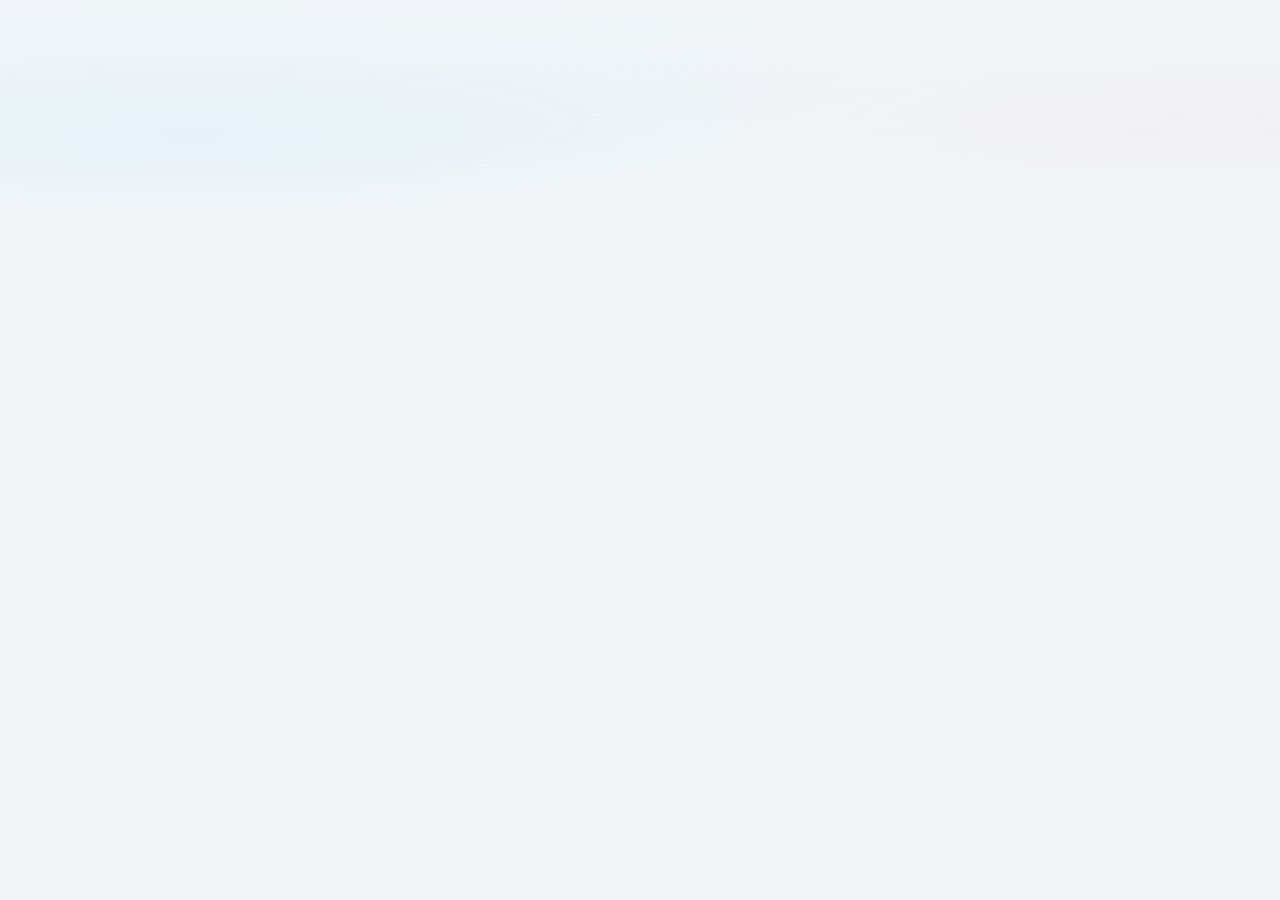
==== commit 90e87a9e: "Share the API, catalogue, positions and history between the TV and iPhone apps The same ~150 lines l" ====
--- a/phone/index.html
+++ b/phone/index.html
@@ -22,6 +22,7 @@
 <nav id="tabbar" class="tabbar glass" aria-label="Sections" hidden></nav>
 <div id="toast" class="glass" role="status" aria-live="polite" hidden></div>
 <script src="seek.js"></script>
+<script src="core.js"></script>
 <script src="app.js"></script>
 </body>
 </html>
--- a/phone/style.css
+++ b/phone/style.css
@@ -72,7 +72,11 @@
   background: var(--bg); color: var(--text);
 }
 body.bare { padding-bottom: var(--bottom); }
-body::before { content: ''; position: fixed; z-index: -1; inset: 0 0 auto; height: 70vh; background: var(--glow); pointer-events: none; }
+body::before { content: ''; position: fixed; z-index: -1; inset: 0 0 auto; height: 70vh; background: var(--glow); pointer-events: none;
+  /* The status bar is painted flat by Safari; fade the glow in under it so there is no hard edge. */
+  /* Eased, so the glow starts with no visible slope at the top edge. */
+  -webkit-mask-image: linear-gradient(180deg, transparent, rgba(0,0,0,.08) 3rem, rgba(0,0,0,.35) 6rem, rgba(0,0,0,.75) 9rem, #000 12rem);
+  mask-image: linear-gradient(180deg, transparent, rgba(0,0,0,.08) 3rem, rgba(0,0,0,.35) 6rem, rgba(0,0,0,.75) 9rem, #000 12rem); }
 body { position: relative; z-index: 0; }
 [hidden] { display: none !important; }
 a { color: inherit; text-decoration: none; }
